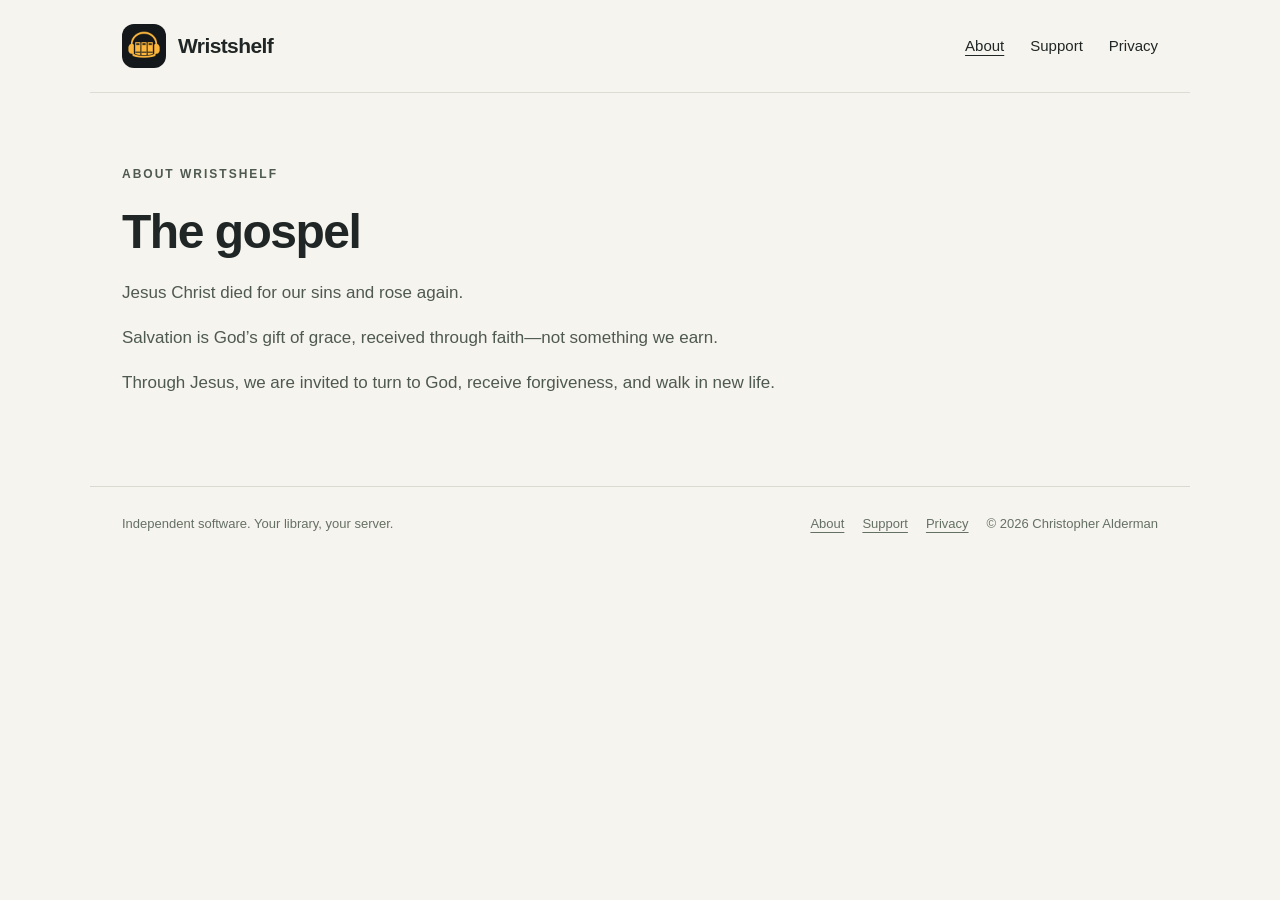
==== about/index.html @ 045a927e "Add gospel About page and Narnia player preview" ====
<!doctype html>
<html lang="en">
<head><meta charset="utf-8"><meta name="viewport" content="width=device-width,initial-scale=1">
<title>About — Wristshelf</title><meta name="description" content="The gospel of Jesus Christ, shared in Wristshelf.">
<link rel="canonical" href="https://wristshelf.fourbees.net/about/">
<link rel="icon" type="image/png" href="../assets/icon.png"><link rel="stylesheet" href="../assets/site.css?v=11"></head>
<body><a class="skip" href="#content">Skip to content</a>
<header><a class="brand" href="../"><img src="../assets/icon.png" alt="" width="44" height="44">Wristshelf</a>
<nav aria-label="Main navigation"><a href="../about/" aria-current="page">About</a><a href="../support/">Support</a><a href="../privacy/">Privacy</a></nav></header>
<main id="content"><article class="document"><p class="eyebrow">ABOUT WRISTSHELF</p><h1>The gospel</h1>
<p>Jesus Christ died for our sins and rose again.</p>
<p>Salvation is God’s gift of grace, received through faith—not something we earn.</p>
<p>Through Jesus, we are invited to turn to God, receive forgiveness, and walk in new life.</p>
</article></main>
<footer><p>Independent software. Your library, your server.</p><p><a href="../about/">About</a><a href="../support/">Support</a><a href="../privacy/">Privacy</a>© 2026 Christopher Alderman</p></footer>
</body></html>
---- assets/site.css ----
*{box-sizing:border-box}html{color-scheme:light;scroll-behavior:smooth}body{margin:0;background:#f6f4ee;color:#202625;font-family:-apple-system,BlinkMacSystemFont,"Segoe UI",sans-serif;font-size:17px;line-height:1.65}a{color:inherit;text-underline-offset:4px}a:hover{color:#825405}a:focus-visible,summary:focus-visible{outline:3px solid #a96a00;outline-offset:5px}header,main,footer{max-width:1100px;margin:auto;padding:0 32px}header{display:flex;align-items:center;justify-content:space-between;gap:24px;padding-top:24px;padding-bottom:24px;border-bottom:1px solid #dddcd3}.brand{display:flex;align-items:center;gap:12px;font-size:21px;font-weight:750;text-decoration:none;letter-spacing:-.6px}.brand img{width:44px;height:44px;border-radius:12px}nav{display:flex;gap:26px;font-size:15px}nav a{text-decoration:none}nav a[aria-current=page]{text-decoration:underline}.skip{position:absolute;left:16px;top:-100px;background:white;padding:10px;z-index:3}.skip:focus{top:12px}.hero{display:grid;grid-template-columns:1.3fr 1fr;gap:64px;align-items:center;padding:76px 0 64px}.eyebrow{font-size:12px;letter-spacing:2px;text-transform:uppercase;font-weight:750;color:#696e67}h1{font-size:clamp(42px,6vw,70px);line-height:1.05;letter-spacing:-2.8px;margin:22px 0}h2{font-size:26px;line-height:1.25;letter-spacing:-.6px}h3{font-size:19px;line-height:1.4}.lead{font-size:21px;line-height:1.55;color:#535d55;max-width:560px}.pill{display:inline-block;border:1px solid #d5d2c7;padding:5px 12px;border-radius:24px;font-size:12px;letter-spacing:.2px}.actions{display:flex;gap:16px;align-items:center;flex-wrap:wrap;margin-top:30px}.button{display:inline-block;background:#24372f;color:#fff;padding:12px 23px;border-radius:10px;font-size:15px;font-weight:650;text-decoration:none}.button:hover{background:#354e42;color:white}.secondary{font-size:15px}.caption{font-size:13px;color:#74786f}.preview{text-align:center;background:#e9e9df;border-radius:36px;padding:34px 20px 18px}.watch{margin:auto;max-width:252px;padding:12px;background:#181c1b;border:3px solid #3b4240;border-radius:61px;box-shadow:0 18px 32px #26392d20}.watch img{display:block;width:100%;height:auto;border-radius:47px}.features{display:grid;grid-template-columns:repeat(3,1fr);gap:32px;border-top:1px solid #d9dacf;padding:34px 0 45px}.features p{color:#586258;font-size:15px}.number{color:#8c6926;font-size:13px;font-weight:650}.requirements{padding:28px 30px;background:#ecebe3;border-radius:18px;margin-bottom:64px}.requirements h2{margin:0 0 10px;font-size:22px}.requirements p{margin:0;color:#566055;font-size:15px}.document{max-width:740px;padding:60px 0 72px}.document h1{font-size:48px;letter-spacing:-1.5px}.document h2{margin-top:34px}.document p,.document li{color:#4e594f}.contact{padding:24px;background:#e8e9dc;border-radius:18px;margin:28px 0;overflow-wrap:anywhere}.contact p{margin:7px 0}.contact a{font-weight:700;color:#273f31}details{border-bottom:1px solid #d7d9cd;padding:18px 0}summary{cursor:pointer;font-weight:650;line-height:1.4}details p{font-size:16px}footer{border-top:1px solid #d9dacf;padding-top:26px;padding-bottom:30px;display:flex;justify-content:space-between;gap:24px;flex-wrap:wrap;font-size:13px;color:#657064}footer p{margin:0}footer a{margin-right:18px}code{font-size:14px} @media(max-width:680px){header,main,footer{padding-left:22px;padding-right:22px}header{gap:16px;flex-wrap:wrap}.brand{font-size:18px;gap:8px}.brand img{width:36px;height:36px}nav{gap:16px;font-size:14px}.hero{grid-template-columns:1fr;gap:30px;padding:42px 0}.hero h1{max-width:480px;letter-spacing:-1.8px}.lead{font-size:19px}.preview{padding-top:28px}.watch{max-width:226px}.features{grid-template-columns:1fr;gap:10px;padding:28px 0}.features h2{font-size:23px;margin:8px 0}.features p{margin-top:10px}.requirements{margin-bottom:42px;padding:23px}.document{padding:36px 0 50px}.document h1{font-size:40px}.contact{padding:20px}footer{display:block}footer p+p{margin-top:12px}}@media(prefers-reduced-motion:reduce){html{scroll-behavior:auto}}
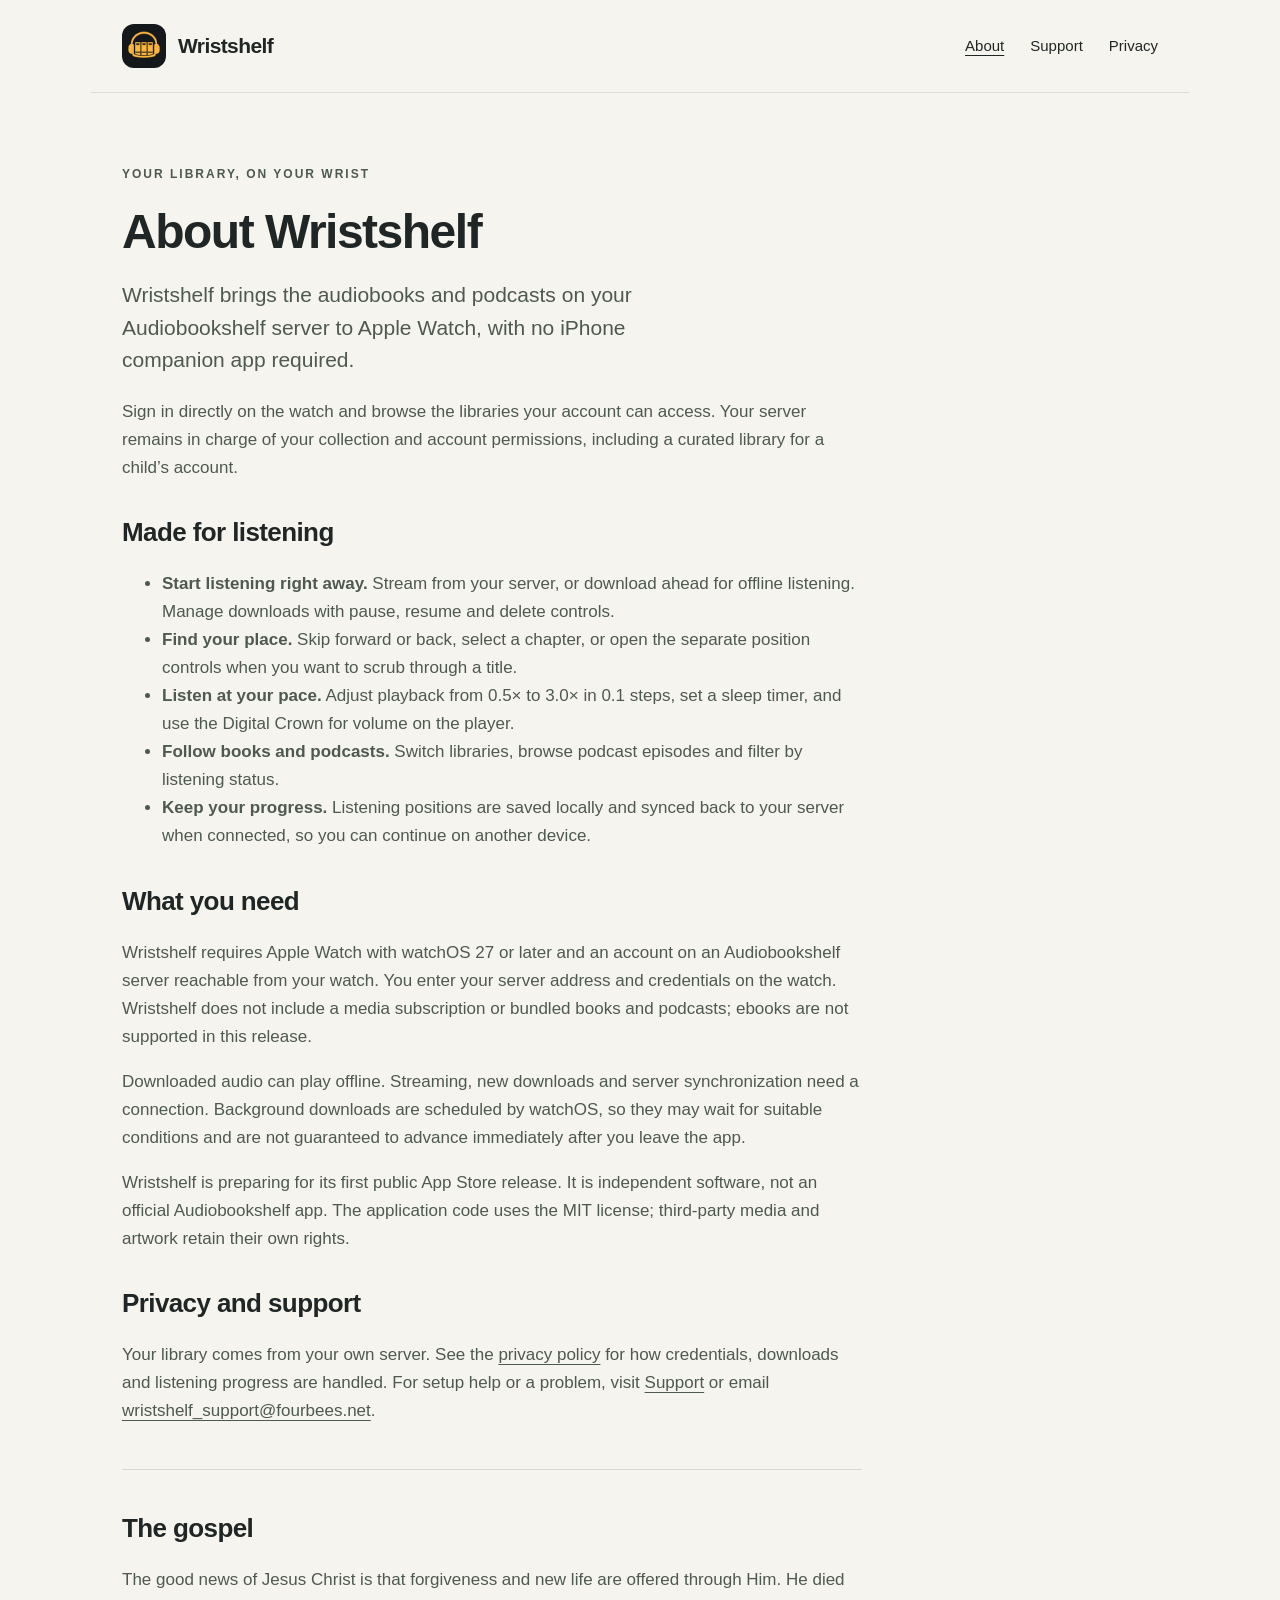
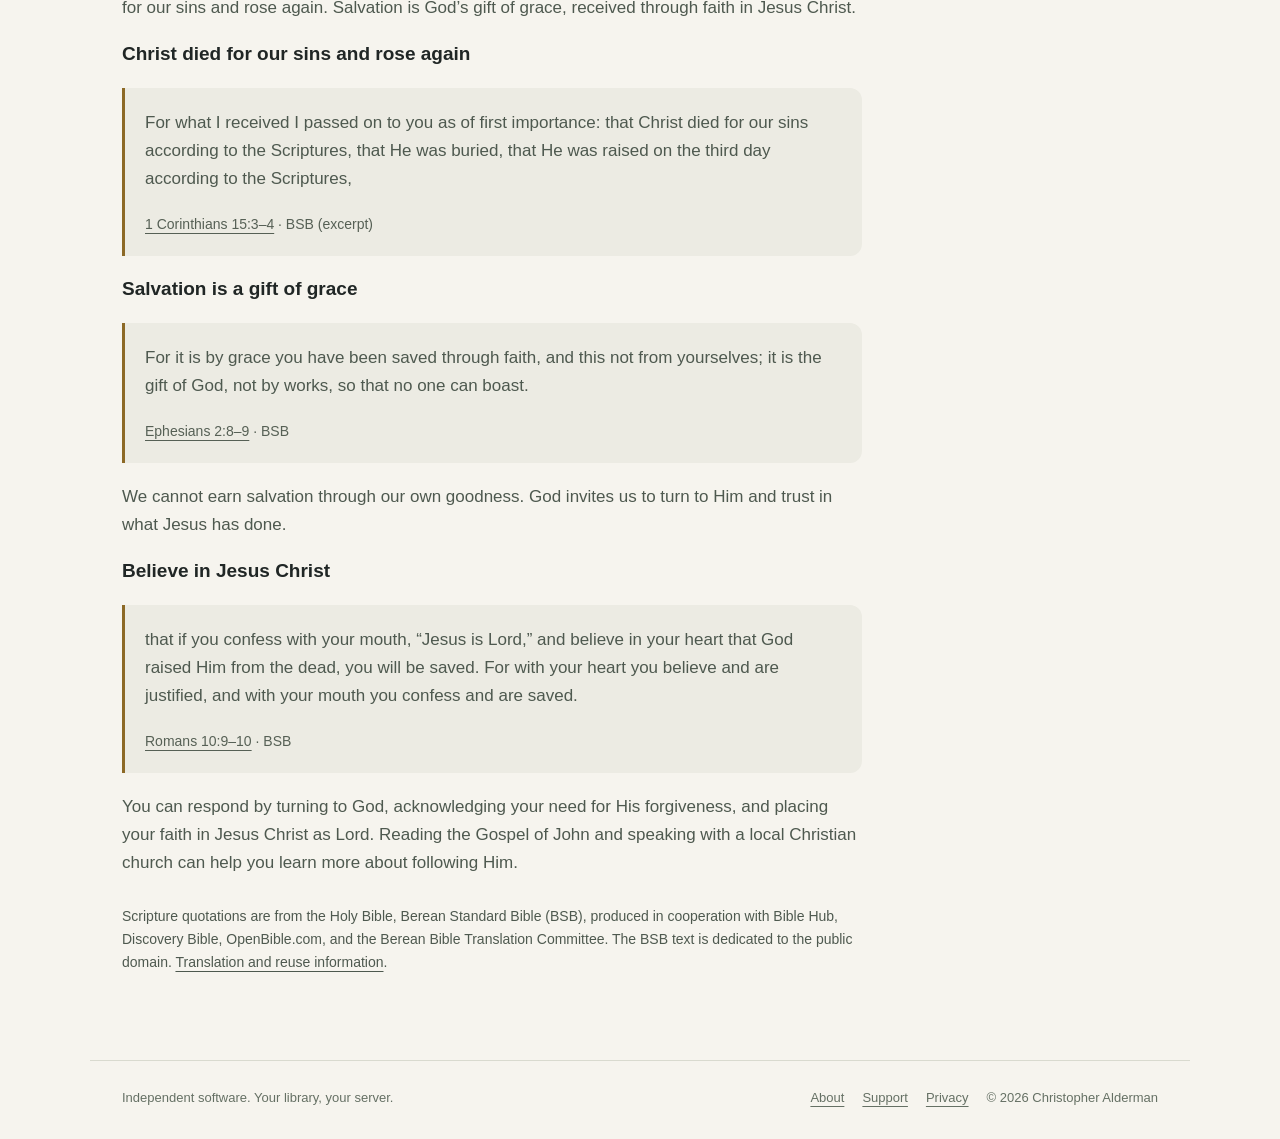
==== commit 10438fa4: "Describe Wristshelf and add BSB Scripture to About" ====
--- a/about/index.html
+++ b/about/index.html
@@ -1,16 +1,41 @@
 <!doctype html>
 <html lang="en">
 <head><meta charset="utf-8"><meta name="viewport" content="width=device-width,initial-scale=1">
-<title>About — Wristshelf</title><meta name="description" content="The gospel of Jesus Christ, shared in Wristshelf.">
+<title>About — Wristshelf</title><meta name="description" content="About Wristshelf, a standalone Apple Watch player for your Audiobookshelf library, and the gospel of Jesus Christ.">
 <link rel="canonical" href="https://wristshelf.fourbees.net/about/">
-<link rel="icon" type="image/png" href="../assets/icon.png"><link rel="stylesheet" href="../assets/site.css?v=11"></head>
+<link rel="icon" type="image/png" href="../assets/icon.png"><link rel="stylesheet" href="../assets/site.css?v=12"></head>
 <body><a class="skip" href="#content">Skip to content</a>
 <header><a class="brand" href="../"><img src="../assets/icon.png" alt="" width="44" height="44">Wristshelf</a>
 <nav aria-label="Main navigation"><a href="../about/" aria-current="page">About</a><a href="../support/">Support</a><a href="../privacy/">Privacy</a></nav></header>
-<main id="content"><article class="document"><p class="eyebrow">ABOUT WRISTSHELF</p><h1>The gospel</h1>
-<p>Jesus Christ died for our sins and rose again.</p>
-<p>Salvation is God’s gift of grace, received through faith—not something we earn.</p>
-<p>Through Jesus, we are invited to turn to God, receive forgiveness, and walk in new life.</p>
+<main id="content"><article class="document"><p class="eyebrow">YOUR LIBRARY, ON YOUR WRIST</p><h1>About Wristshelf</h1>
+<p class="lead">Wristshelf brings the audiobooks and podcasts on your Audiobookshelf server to Apple Watch, with no iPhone companion app required.</p>
+<p>Sign in directly on the watch and browse the libraries your account can access. Your server remains in charge of your collection and account permissions, including a curated library for a child’s account.</p>
+<section aria-labelledby="listening"><h2 id="listening">Made for listening</h2>
+<ul>
+<li><strong>Start listening right away.</strong> Stream from your server, or download ahead for offline listening. Manage downloads with pause, resume and delete controls.</li>
+<li><strong>Find your place.</strong> Skip forward or back, select a chapter, or open the separate position controls when you want to scrub through a title.</li>
+<li><strong>Listen at your pace.</strong> Adjust playback from 0.5× to 3.0× in 0.1 steps, set a sleep timer, and use the Digital Crown for volume on the player.</li>
+<li><strong>Follow books and podcasts.</strong> Switch libraries, browse podcast episodes and filter by listening status.</li>
+<li><strong>Keep your progress.</strong> Listening positions are saved locally and synced back to your server when connected, so you can continue on another device.</li>
+</ul></section>
+<section aria-labelledby="requirements"><h2 id="requirements">What you need</h2>
+<p>Wristshelf requires Apple Watch with watchOS 27 or later and an account on an Audiobookshelf server reachable from your watch. You enter your server address and credentials on the watch. Wristshelf does not include a media subscription or bundled books and podcasts; ebooks are not supported in this release.</p>
+<p>Downloaded audio can play offline. Streaming, new downloads and server synchronization need a connection. Background downloads are scheduled by watchOS, so they may wait for suitable conditions and are not guaranteed to advance immediately after you leave the app.</p>
+<p>Wristshelf is preparing for its first public App Store release. It is independent software, not an official Audiobookshelf app. The application code uses the MIT license; third-party media and artwork retain their own rights.</p></section>
+<section aria-labelledby="help"><h2 id="help">Privacy and support</h2>
+<p>Your library comes from your own server. See the <a href="../privacy/">privacy policy</a> for how credentials, downloads and listening progress are handled. For setup help or a problem, visit <a href="../support/">Support</a> or email <a href="mailto:wristshelf_support@fourbees.net">wristshelf_support@fourbees.net</a>.</p></section>
+<section class="gospel" aria-labelledby="gospel"><h2 id="gospel">The gospel</h2>
+<p>The good news of Jesus Christ is that forgiveness and new life are offered through Him. He died for our sins and rose again. Salvation is God’s gift of grace, received through faith in Jesus Christ.</p>
+<h3>Christ died for our sins and rose again</h3>
+<blockquote><p>For what I received I passed on to you as of first importance: that Christ died for our sins according to the Scriptures, that He was buried, that He was raised on the third day according to the Scriptures,</p><cite><a href="https://biblehub.com/bsb/1_corinthians/15.htm">1 Corinthians 15:3–4</a> · BSB (excerpt)</cite></blockquote>
+<h3>Salvation is a gift of grace</h3>
+<blockquote><p>For it is by grace you have been saved through faith, and this not from yourselves; it is the gift of God, not by works, so that no one can boast.</p><cite><a href="https://biblehub.com/bsb/ephesians/2.htm">Ephesians 2:8–9</a> · BSB</cite></blockquote>
+<p>We cannot earn salvation through our own goodness. God invites us to turn to Him and trust in what Jesus has done.</p>
+<h3>Believe in Jesus Christ</h3>
+<blockquote><p>that if you confess with your mouth, “Jesus is Lord,” and believe in your heart that God raised Him from the dead, you will be saved. For with your heart you believe and are justified, and with your mouth you confess and are saved.</p><cite><a href="https://biblehub.com/bsb/romans/10.htm">Romans 10:9–10</a> · BSB</cite></blockquote>
+<p>You can respond by turning to God, acknowledging your need for His forgiveness, and placing your faith in Jesus Christ as Lord. Reading the Gospel of John and speaking with a local Christian church can help you learn more about following Him.</p>
+<p class="scripture-credit">Scripture quotations are from the Holy Bible, Berean Standard Bible (BSB), produced in cooperation with Bible Hub, Discovery Bible, OpenBible.com, and the Berean Bible Translation Committee. The BSB text is dedicated to the public domain. <a href="https://berean.bible/terms.htm">Translation and reuse information</a>.</p>
+</section>
 </article></main>
 <footer><p>Independent software. Your library, your server.</p><p><a href="../about/">About</a><a href="../support/">Support</a><a href="../privacy/">Privacy</a>© 2026 Christopher Alderman</p></footer>
 </body></html>
--- a/assets/site.css
+++ b/assets/site.css
@@ -1 +1,2 @@
 *{box-sizing:border-box}html{color-scheme:light;scroll-behavior:smooth}body{margin:0;background:#f6f4ee;color:#202625;font-family:-apple-system,BlinkMacSystemFont,"Segoe UI",sans-serif;font-size:17px;line-height:1.65}a{color:inherit;text-underline-offset:4px}a:hover{color:#825405}a:focus-visible,summary:focus-visible{outline:3px solid #a96a00;outline-offset:5px}header,main,footer{max-width:1100px;margin:auto;padding:0 32px}header{display:flex;align-items:center;justify-content:space-between;gap:24px;padding-top:24px;padding-bottom:24px;border-bottom:1px solid #dddcd3}.brand{display:flex;align-items:center;gap:12px;font-size:21px;font-weight:750;text-decoration:none;letter-spacing:-.6px}.brand img{width:44px;height:44px;border-radius:12px}nav{display:flex;gap:26px;font-size:15px}nav a{text-decoration:none}nav a[aria-current=page]{text-decoration:underline}.skip{position:absolute;left:16px;top:-100px;background:white;padding:10px;z-index:3}.skip:focus{top:12px}.hero{display:grid;grid-template-columns:1.3fr 1fr;gap:64px;align-items:center;padding:76px 0 64px}.eyebrow{font-size:12px;letter-spacing:2px;text-transform:uppercase;font-weight:750;color:#696e67}h1{font-size:clamp(42px,6vw,70px);line-height:1.05;letter-spacing:-2.8px;margin:22px 0}h2{font-size:26px;line-height:1.25;letter-spacing:-.6px}h3{font-size:19px;line-height:1.4}.lead{font-size:21px;line-height:1.55;color:#535d55;max-width:560px}.pill{display:inline-block;border:1px solid #d5d2c7;padding:5px 12px;border-radius:24px;font-size:12px;letter-spacing:.2px}.actions{display:flex;gap:16px;align-items:center;flex-wrap:wrap;margin-top:30px}.button{display:inline-block;background:#24372f;color:#fff;padding:12px 23px;border-radius:10px;font-size:15px;font-weight:650;text-decoration:none}.button:hover{background:#354e42;color:white}.secondary{font-size:15px}.caption{font-size:13px;color:#74786f}.preview{text-align:center;background:#e9e9df;border-radius:36px;padding:34px 20px 18px}.watch{margin:auto;max-width:252px;padding:12px;background:#181c1b;border:3px solid #3b4240;border-radius:61px;box-shadow:0 18px 32px #26392d20}.watch img{display:block;width:100%;height:auto;border-radius:47px}.features{display:grid;grid-template-columns:repeat(3,1fr);gap:32px;border-top:1px solid #d9dacf;padding:34px 0 45px}.features p{color:#586258;font-size:15px}.number{color:#8c6926;font-size:13px;font-weight:650}.requirements{padding:28px 30px;background:#ecebe3;border-radius:18px;margin-bottom:64px}.requirements h2{margin:0 0 10px;font-size:22px}.requirements p{margin:0;color:#566055;font-size:15px}.document{max-width:740px;padding:60px 0 72px}.document h1{font-size:48px;letter-spacing:-1.5px}.document h2{margin-top:34px}.document p,.document li{color:#4e594f}.contact{padding:24px;background:#e8e9dc;border-radius:18px;margin:28px 0;overflow-wrap:anywhere}.contact p{margin:7px 0}.contact a{font-weight:700;color:#273f31}details{border-bottom:1px solid #d7d9cd;padding:18px 0}summary{cursor:pointer;font-weight:650;line-height:1.4}details p{font-size:16px}footer{border-top:1px solid #d9dacf;padding-top:26px;padding-bottom:30px;display:flex;justify-content:space-between;gap:24px;flex-wrap:wrap;font-size:13px;color:#657064}footer p{margin:0}footer a{margin-right:18px}code{font-size:14px} @media(max-width:680px){header,main,footer{padding-left:22px;padding-right:22px}header{gap:16px;flex-wrap:wrap}.brand{font-size:18px;gap:8px}.brand img{width:36px;height:36px}nav{gap:16px;font-size:14px}.hero{grid-template-columns:1fr;gap:30px;padding:42px 0}.hero h1{max-width:480px;letter-spacing:-1.8px}.lead{font-size:19px}.preview{padding-top:28px}.watch{max-width:226px}.features{grid-template-columns:1fr;gap:10px;padding:28px 0}.features h2{font-size:23px;margin:8px 0}.features p{margin-top:10px}.requirements{margin-bottom:42px;padding:23px}.document{padding:36px 0 50px}.document h1{font-size:40px}.contact{padding:20px}footer{display:block}footer p+p{margin-top:12px}}@media(prefers-reduced-motion:reduce){html{scroll-behavior:auto}}
+.document .gospel{border-top:1px solid #d9dacf;margin-top:44px;padding-top:8px}.document blockquote{margin:20px 0;padding:4px 20px 18px;border-left:3px solid #8c6926;background:#ecebe3;border-radius:0 12px 12px 0}.document blockquote cite{font-size:14px;font-style:normal;color:#566055}.document .scripture-credit{font-size:14px;margin-top:28px}.document a{overflow-wrap:anywhere}
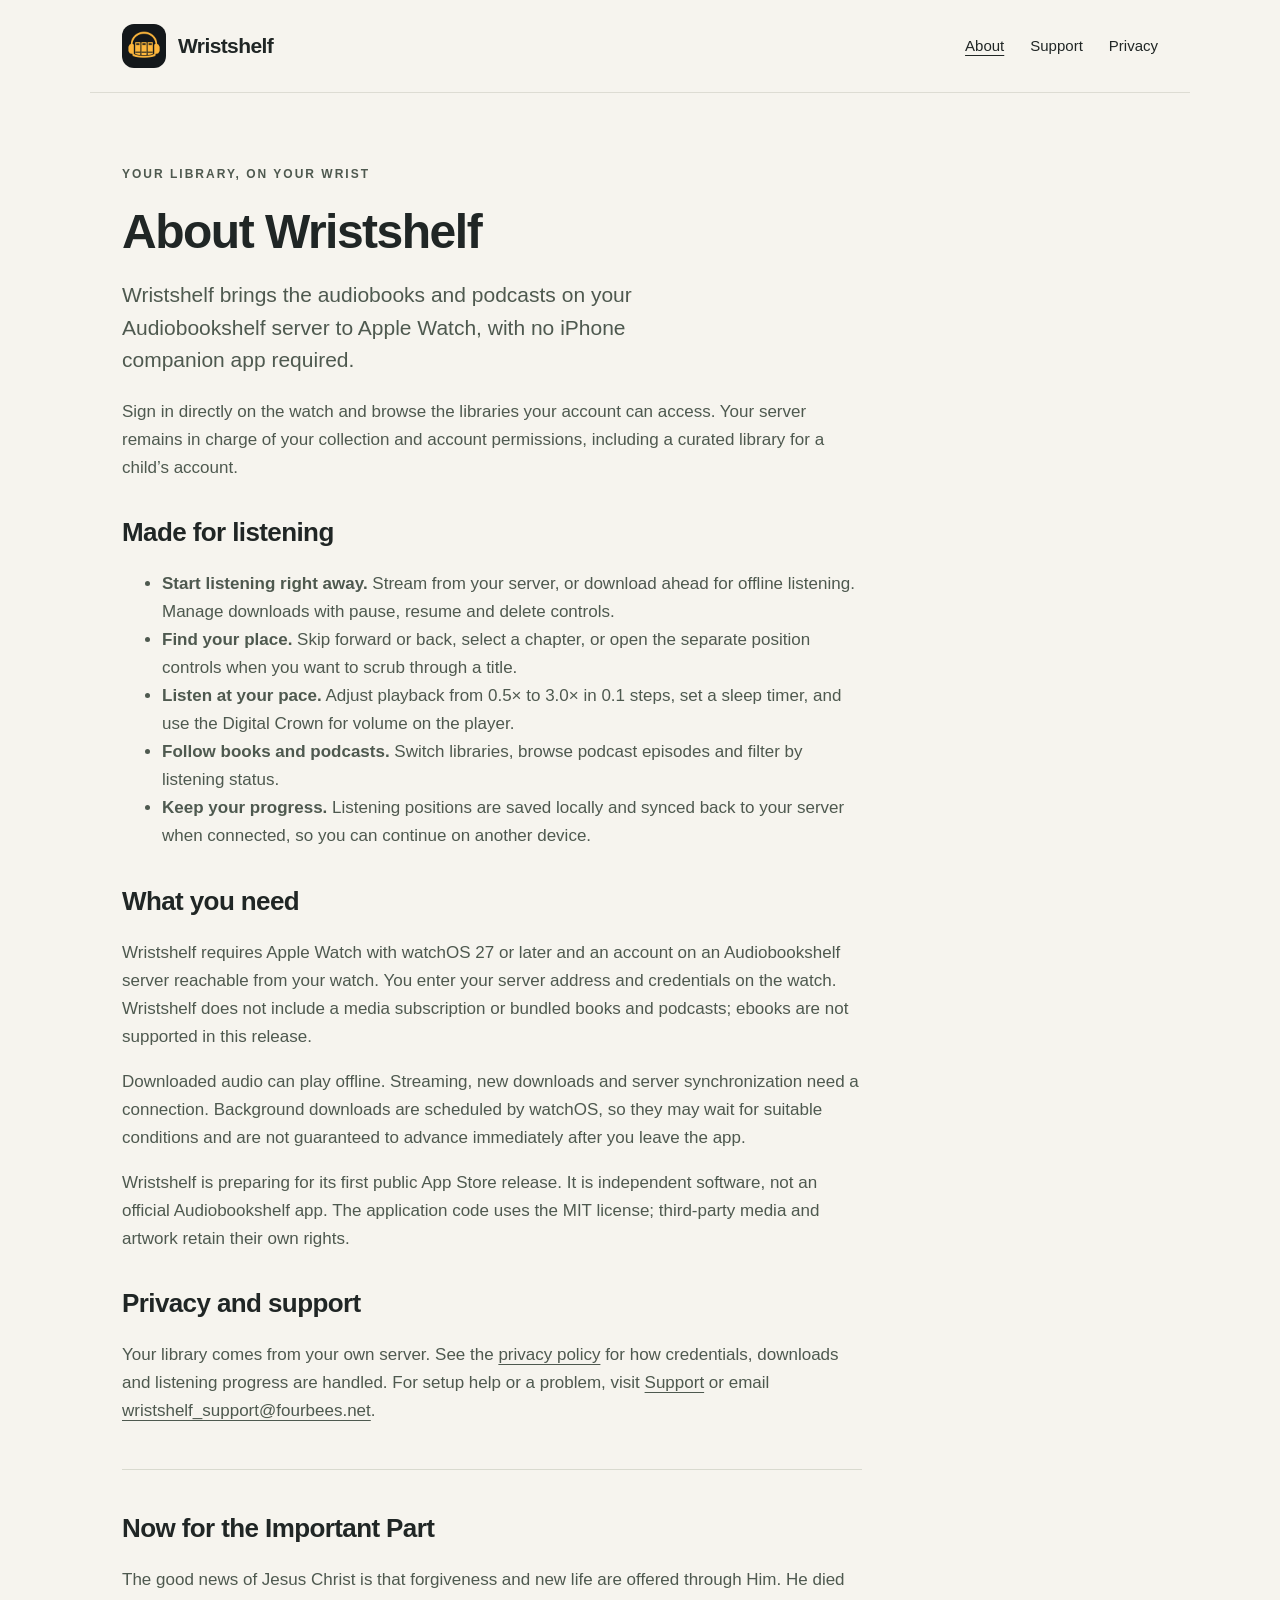
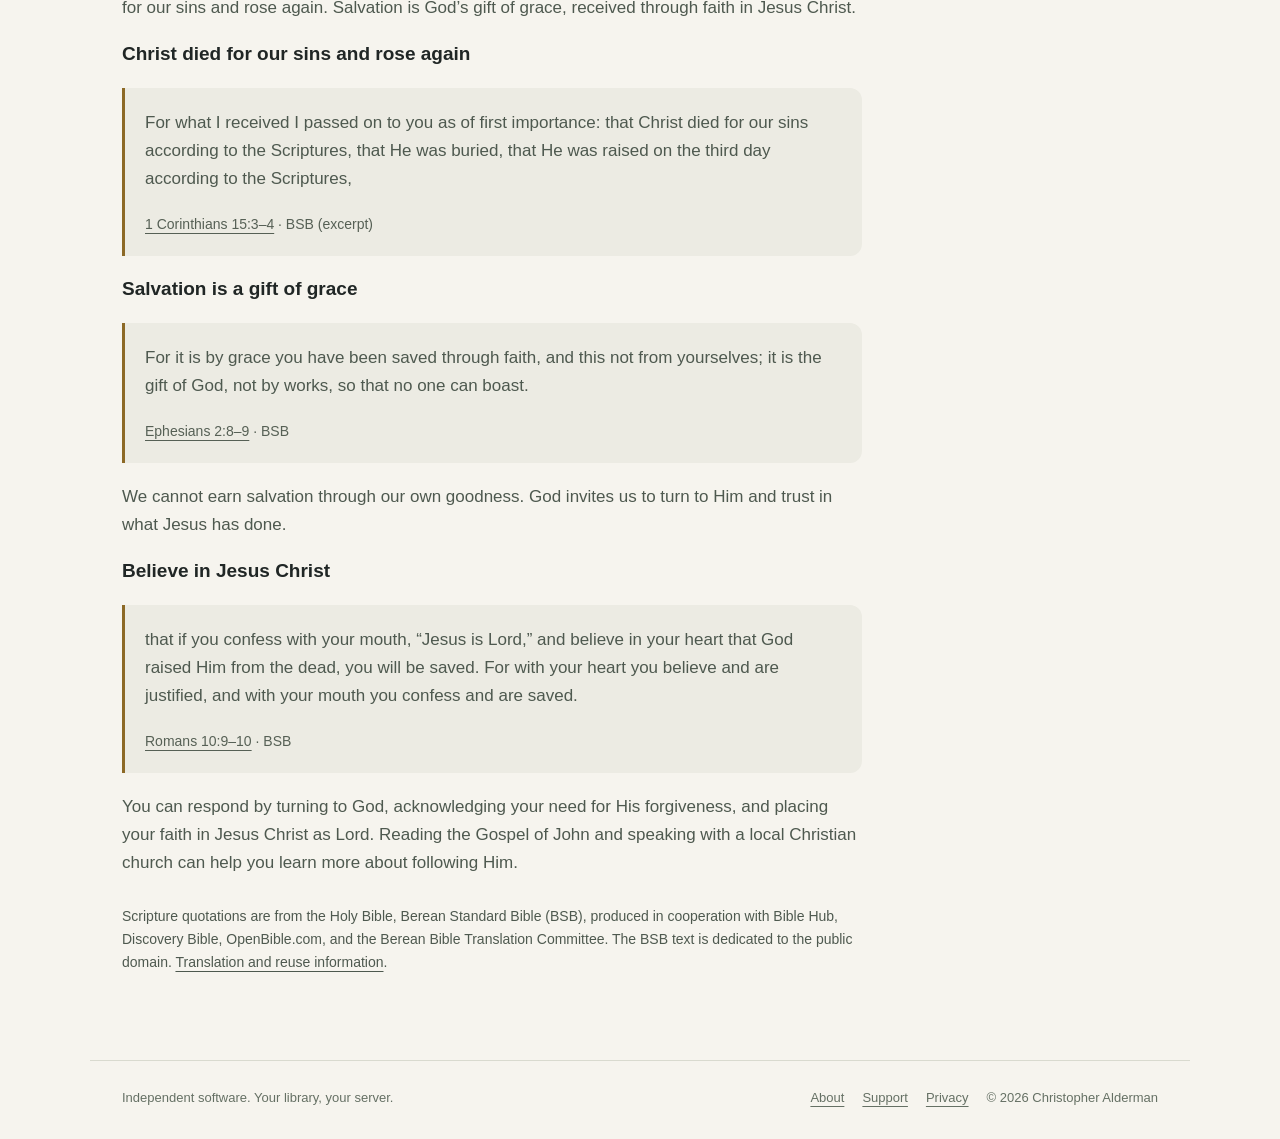
==== commit fc6c28c4: "Use requested Important Part heading" ====
--- a/about/index.html
+++ b/about/index.html
@@ -24,7 +24,7 @@
 <p>Wristshelf is preparing for its first public App Store release. It is independent software, not an official Audiobookshelf app. The application code uses the MIT license; third-party media and artwork retain their own rights.</p></section>
 <section aria-labelledby="help"><h2 id="help">Privacy and support</h2>
 <p>Your library comes from your own server. See the <a href="../privacy/">privacy policy</a> for how credentials, downloads and listening progress are handled. For setup help or a problem, visit <a href="../support/">Support</a> or email <a href="mailto:wristshelf_support@fourbees.net">wristshelf_support@fourbees.net</a>.</p></section>
-<section class="gospel" aria-labelledby="gospel"><h2 id="gospel">The gospel</h2>
+<section class="gospel" aria-labelledby="gospel"><h2 id="gospel">Now for the Important Part</h2>
 <p>The good news of Jesus Christ is that forgiveness and new life are offered through Him. He died for our sins and rose again. Salvation is God’s gift of grace, received through faith in Jesus Christ.</p>
 <h3>Christ died for our sins and rose again</h3>
 <blockquote><p>For what I received I passed on to you as of first importance: that Christ died for our sins according to the Scriptures, that He was buried, that He was raised on the third day according to the Scriptures,</p><cite><a href="https://biblehub.com/bsb/1_corinthians/15.htm">1 Corinthians 15:3–4</a> · BSB (excerpt)</cite></blockquote>
